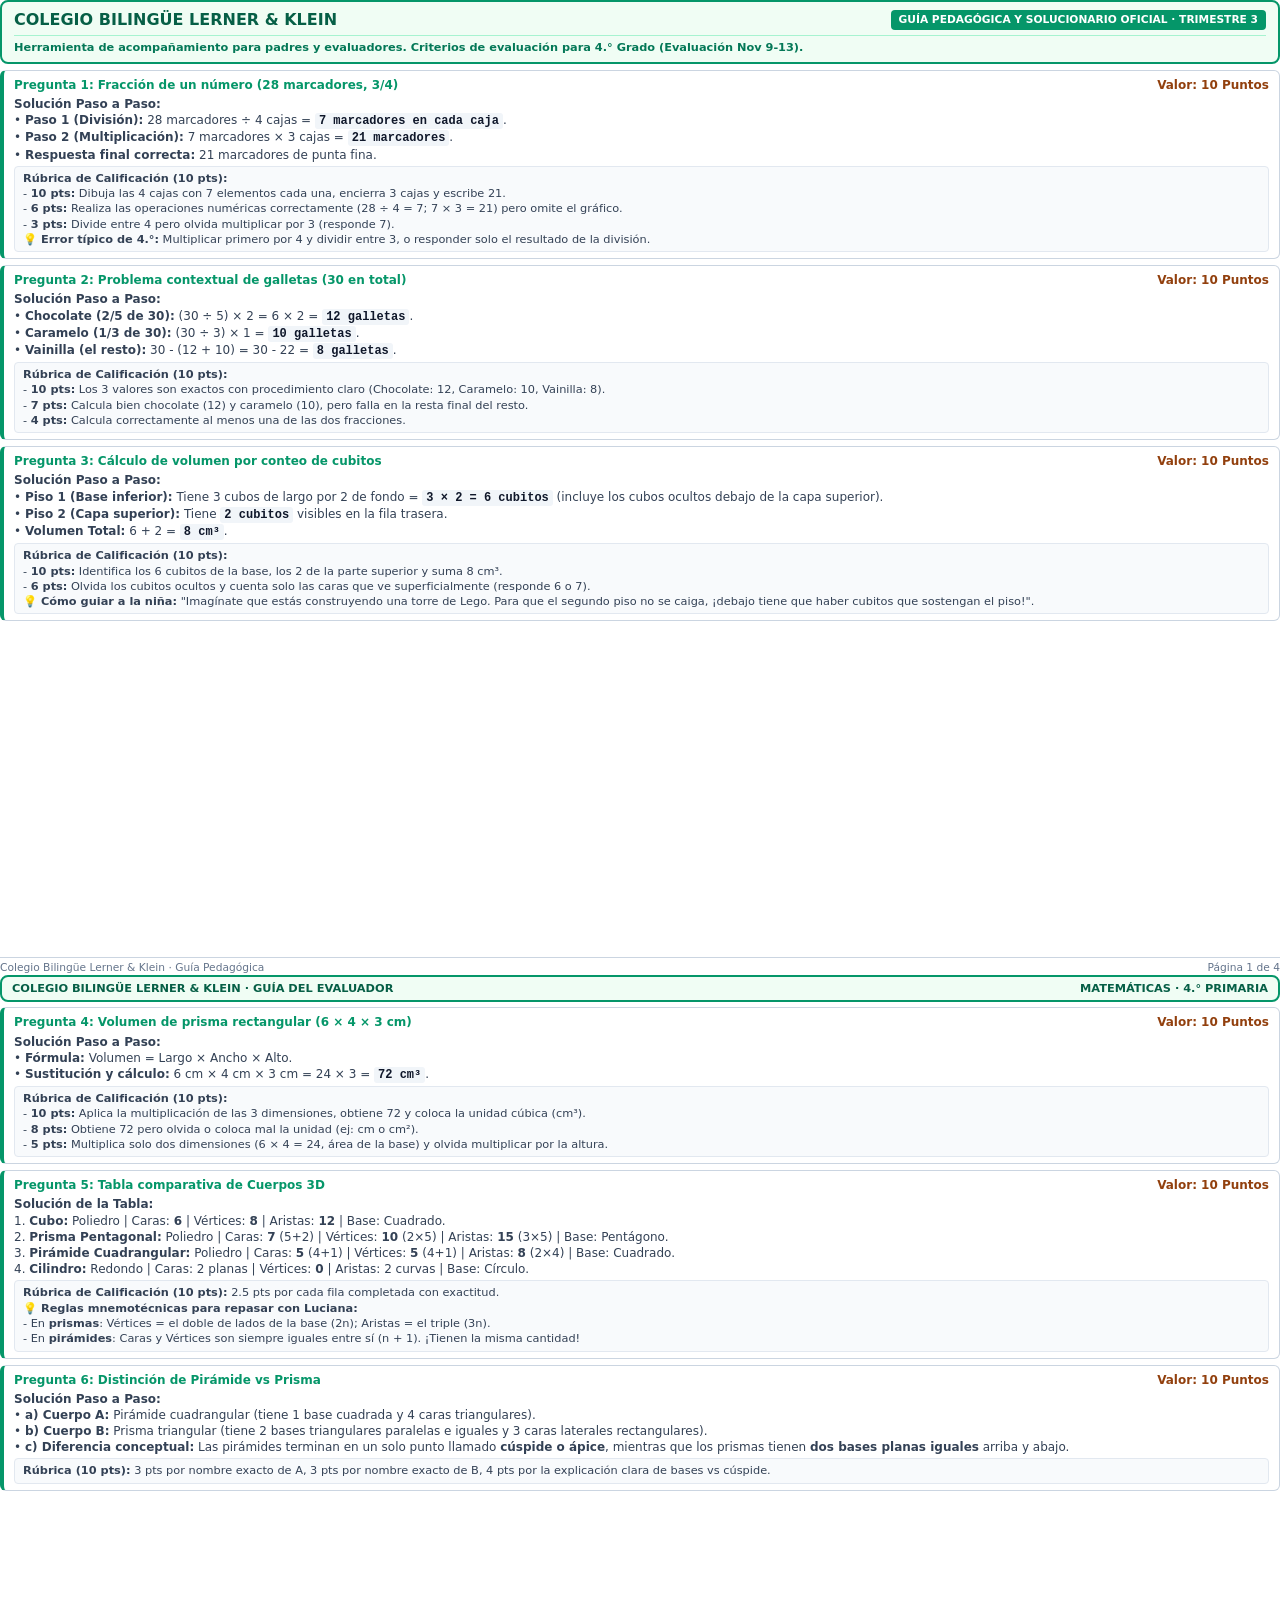
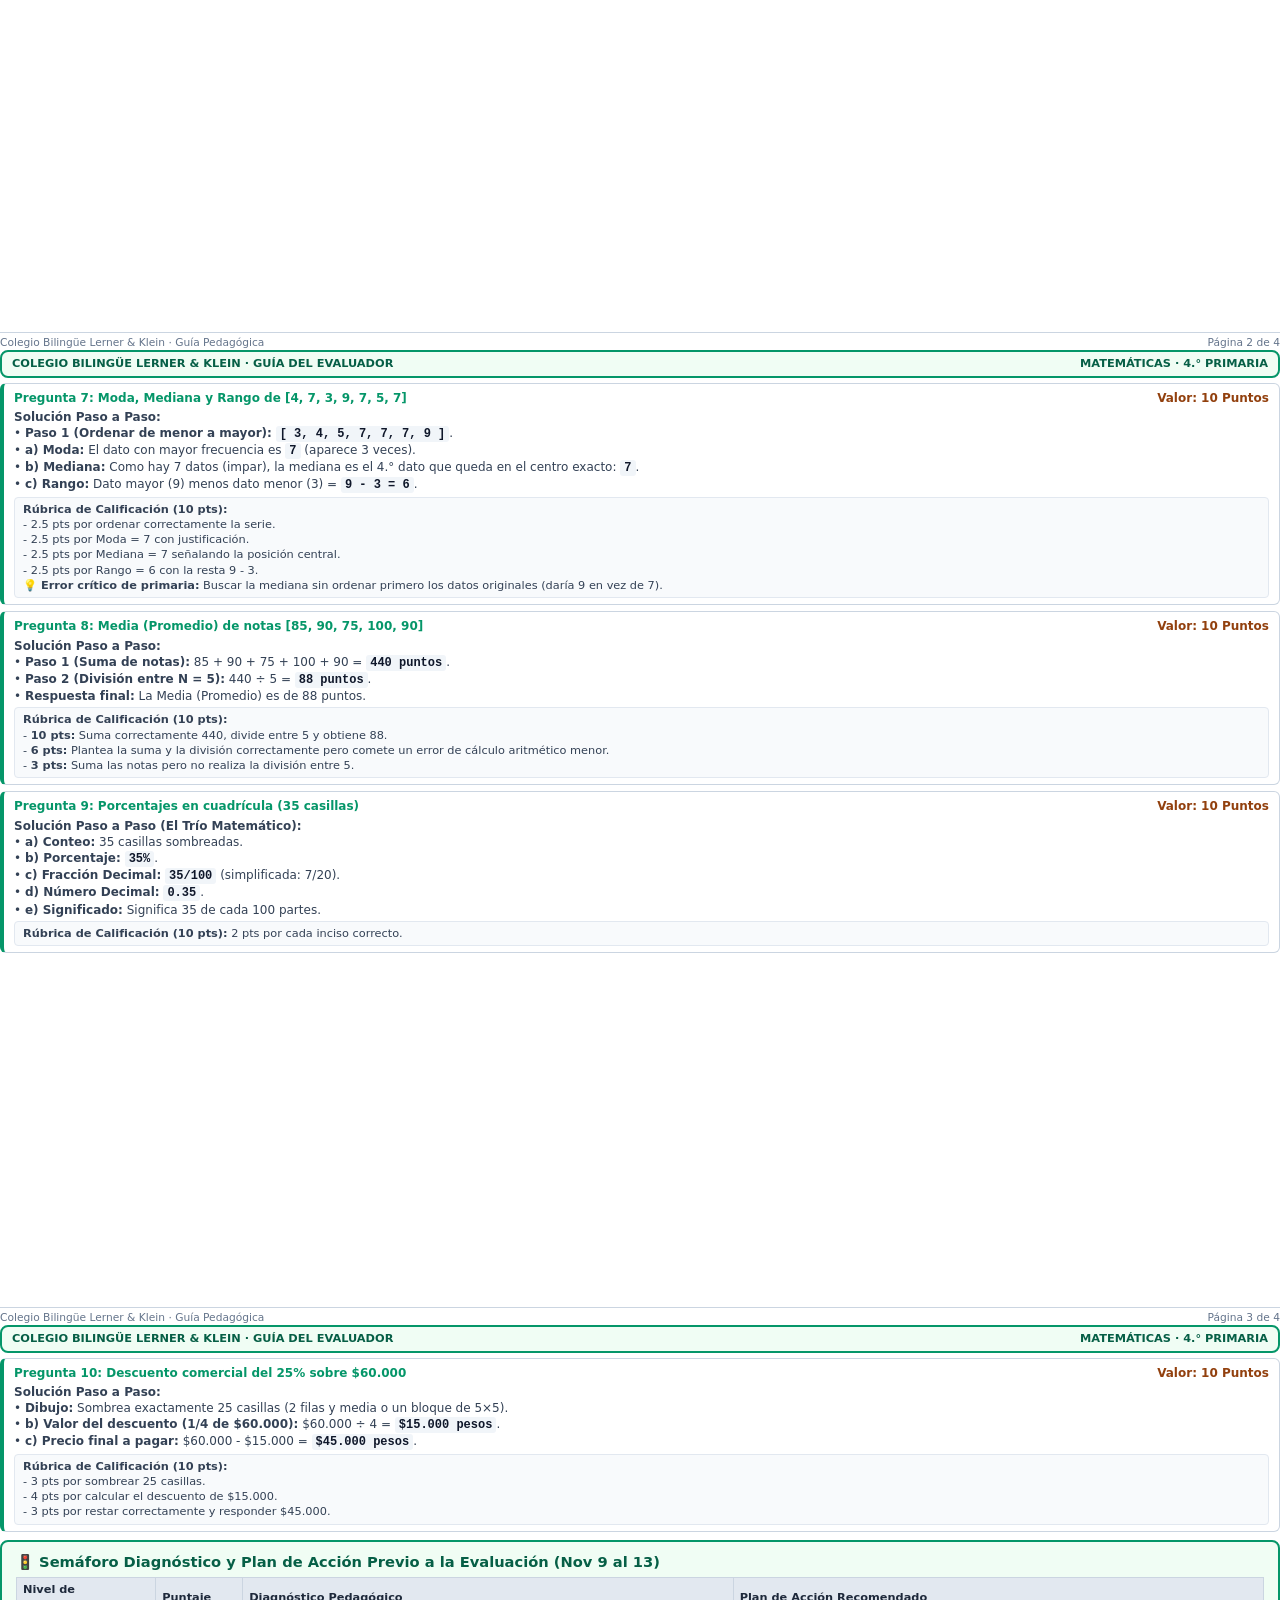
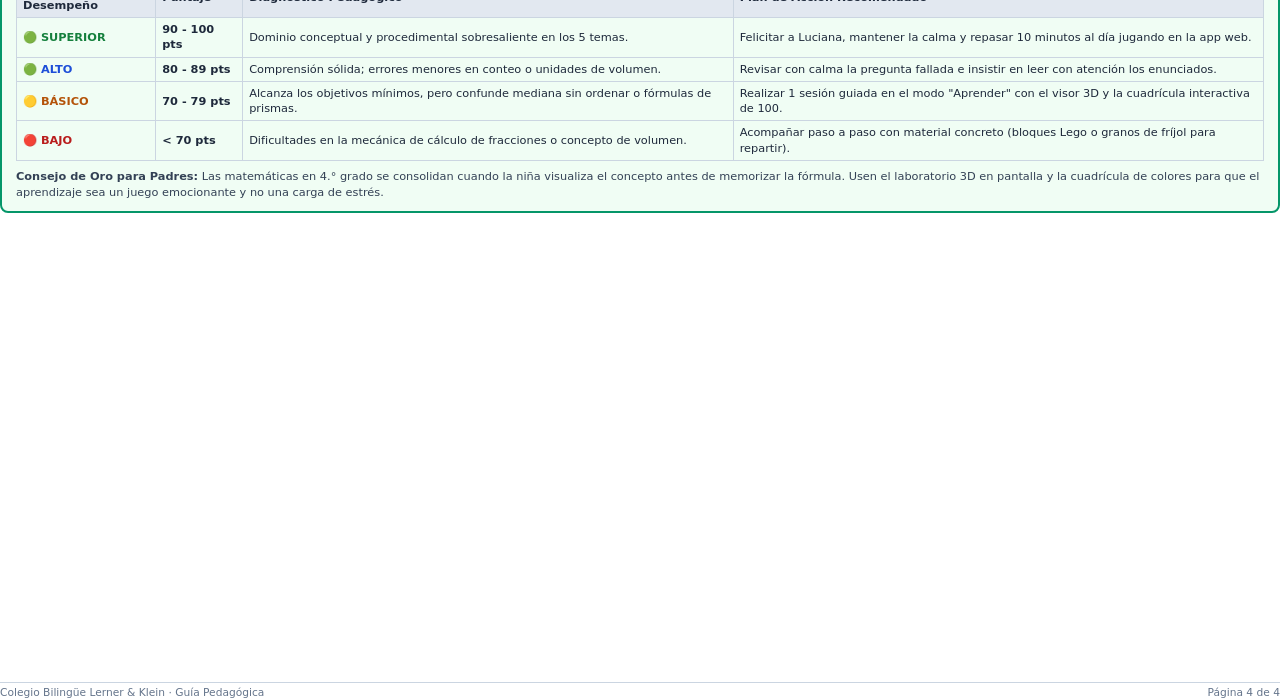
==== solucionario_y_guia_evaluacion.html @ aa6ac7ab "feat: Aventura Matemática Trimestre 3 - Grado 4.° Colegio Lerner & Klein" ====
<!DOCTYPE html>
<html lang="es">
<head>
<meta charset="utf-8">
<title>Solucionario y Guía Pedagógica de Evaluación - Grado 4.°</title>
<style>
  @page {
    size: letter portrait;
    margin: 9mm 11mm 9mm 11mm;
  }
  * {
    box-sizing: border-box;
  }
  body {
    font-family: 'Lato', 'DejaVu Sans', 'Helvetica Neue', Arial, sans-serif;
    color: #1e293b;
    margin: 0;
    padding: 0;
    font-size: 9.5pt;
    line-height: 1.35;
    background: #ffffff;
  }
  .page {
    page-break-after: always;
    height: 258mm;
    max-height: 258mm;
    display: flex;
    flex-direction: column;
    justify-content: space-between;
    position: relative;
    overflow: hidden;
  }
  .page:last-child {
    page-break-after: avoid;
  }
  .header-card {
    border: 2px solid #059669;
    border-radius: 8px;
    padding: 7px 12px;
    background: #f0fdf4;
    margin-bottom: 6px;
  }
  .header-title-row {
    display: flex;
    justify-content: space-between;
    align-items: center;
    border-bottom: 1.5px solid #a7f3d0;
    padding-bottom: 4px;
    margin-bottom: 4px;
  }
  .school-title {
    font-size: 12pt;
    font-weight: 800;
    color: #065f46;
    text-transform: uppercase;
  }
  .badge-guide {
    background: #059669;
    color: white;
    padding: 3px 8px;
    border-radius: 4px;
    font-size: 8pt;
    font-weight: 700;
  }
  .sol-card {
    border: 1.5px solid #cbd5e1;
    border-left: 4px solid #059669;
    border-radius: 6px;
    padding: 6px 10px;
    margin-bottom: 6px;
    background: #ffffff;
  }
  .sol-header {
    display: flex;
    justify-content: space-between;
    align-items: center;
    margin-bottom: 3px;
    font-weight: 800;
    font-size: 9pt;
  }
  .sol-content {
    font-size: 9pt;
    color: #334155;
  }
  .rubric-box {
    background: #f8fafc;
    border: 1px solid #e2e8f0;
    border-radius: 4px;
    padding: 4px 8px;
    margin-top: 3px;
    font-size: 8.5pt;
  }
  .footer-row {
    display: flex;
    justify-content: space-between;
    align-items: center;
    border-top: 1px solid #cbd5e1;
    padding-top: 3px;
    font-size: 8pt;
    color: #64748b;
  }
  code {
    background: #f1f5f9;
    padding: 1px 4px;
    border-radius: 3px;
    font-family: monospace;
    color: #0f172a;
    font-weight: bold;
  }
</style>
</head>
<body>

<!-- PÁGINA 1: SOLUCIONES PREGUNTAS 1, 2 Y 3 -->
<div class="page">
  <div>
    <div class="header-card">
      <div class="header-title-row">
        <div class="school-title">Colegio Bilingüe Lerner & Klein</div>
        <div class="badge-guide">GUÍA PEDAGÓGICA Y SOLUCIONARIO OFICIAL · TRIMESTRE 3</div>
      </div>
      <div style="font-size: 8.5pt; color: #047857; font-weight: 600;">
        Herramienta de acompañamiento para padres y evaluadores. Criterios de evaluación para 4.° Grado (Evaluación Nov 9-13).
      </div>
    </div>

    <!-- SOLUCIÓN 1 -->
    <div class="sol-card">
      <div class="sol-header">
        <span style="color:#059669;">Pregunta 1: Fracción de un número (28 marcadores, 3/4)</span>
        <span style="color:#92400e;">Valor: 10 Puntos</span>
      </div>
      <div class="sol-content">
        <b>Solución Paso a Paso:</b><br>
        • <b>Paso 1 (División):</b> 28 marcadores ÷ 4 cajas = <code>7 marcadores en cada caja</code>.<br>
        • <b>Paso 2 (Multiplicación):</b> 7 marcadores × 3 cajas = <code>21 marcadores</code>.<br>
        • <b>Respuesta final correcta:</b> 21 marcadores de punta fina.<br>
        <div class="rubric-box">
          <b>Rúbrica de Calificación (10 pts):</b><br>
          - <b>10 pts:</b> Dibuja las 4 cajas con 7 elementos cada una, encierra 3 cajas y escribe 21.<br>
          - <b>6 pts:</b> Realiza las operaciones numéricas correctamente (28 ÷ 4 = 7; 7 × 3 = 21) pero omite el gráfico.<br>
          - <b>3 pts:</b> Divide entre 4 pero olvida multiplicar por 3 (responde 7).<br>
          <b>💡 Error típico de 4.°:</b> Multiplicar primero por 4 y dividir entre 3, o responder solo el resultado de la división.
        </div>
      </div>
    </div>

    <!-- SOLUCIÓN 2 -->
    <div class="sol-card">
      <div class="sol-header">
        <span style="color:#059669;">Pregunta 2: Problema contextual de galletas (30 en total)</span>
        <span style="color:#92400e;">Valor: 10 Puntos</span>
      </div>
      <div class="sol-content">
        <b>Solución Paso a Paso:</b><br>
        • <b>Chocolate (2/5 de 30):</b> (30 ÷ 5) × 2 = 6 × 2 = <code>12 galletas</code>.<br>
        • <b>Caramelo (1/3 de 30):</b> (30 ÷ 3) × 1 = <code>10 galletas</code>.<br>
        • <b>Vainilla (el resto):</b> 30 - (12 + 10) = 30 - 22 = <code>8 galletas</code>.<br>
        <div class="rubric-box">
          <b>Rúbrica de Calificación (10 pts):</b><br>
          - <b>10 pts:</b> Los 3 valores son exactos con procedimiento claro (Chocolate: 12, Caramelo: 10, Vainilla: 8).<br>
          - <b>7 pts:</b> Calcula bien chocolate (12) y caramelo (10), pero falla en la resta final del resto.<br>
          - <b>4 pts:</b> Calcula correctamente al menos una de las dos fracciones.
        </div>
      </div>
    </div>

    <!-- SOLUCIÓN 3 -->
    <div class="sol-card">
      <div class="sol-header">
        <span style="color:#059669;">Pregunta 3: Cálculo de volumen por conteo de cubitos</span>
        <span style="color:#92400e;">Valor: 10 Puntos</span>
      </div>
      <div class="sol-content">
        <b>Solución Paso a Paso:</b><br>
        • <b>Piso 1 (Base inferior):</b> Tiene 3 cubos de largo por 2 de fondo = <code>3 × 2 = 6 cubitos</code> (incluye los cubos ocultos debajo de la capa superior).<br>
        • <b>Piso 2 (Capa superior):</b> Tiene <code>2 cubitos</code> visibles en la fila trasera.<br>
        • <b>Volumen Total:</b> 6 + 2 = <code>8 cm³</code>.<br>
        <div class="rubric-box">
          <b>Rúbrica de Calificación (10 pts):</b><br>
          - <b>10 pts:</b> Identifica los 6 cubitos de la base, los 2 de la parte superior y suma 8 cm³.<br>
          - <b>6 pts:</b> Olvida los cubitos ocultos y cuenta solo las caras que ve superficialmente (responde 6 o 7).<br>
          <b>💡 Cómo guiar a la niña:</b> "Imagínate que estás construyendo una torre de Lego. Para que el segundo piso no se caiga, ¡debajo tiene que haber cubitos que sostengan el piso!".
        </div>
      </div>
    </div>
  </div>

  <div class="footer-row">
    <span>Colegio Bilingüe Lerner & Klein · Guía Pedagógica</span>
    <span>Página 1 de 4</span>
  </div>
</div>

<!-- PÁGINA 2: SOLUCIONES PREGUNTAS 4, 5 Y 6 -->
<div class="page">
  <div>
    <div class="header-card" style="padding: 4px 10px; margin-bottom: 5px;">
      <div style="display: flex; justify-content: space-between; font-size: 8.5pt; font-weight: 700; color: #065f46;">
        <span>COLEGIO BILINGÜE LERNER & KLEIN · GUÍA DEL EVALUADOR</span>
        <span>MATEMÁTICAS · 4.° PRIMARIA</span>
      </div>
    </div>

    <!-- SOLUCIÓN 4 -->
    <div class="sol-card">
      <div class="sol-header">
        <span style="color:#059669;">Pregunta 4: Volumen de prisma rectangular (6 × 4 × 3 cm)</span>
        <span style="color:#92400e;">Valor: 10 Puntos</span>
      </div>
      <div class="sol-content">
        <b>Solución Paso a Paso:</b><br>
        • <b>Fórmula:</b> Volumen = Largo × Ancho × Alto.<br>
        • <b>Sustitución y cálculo:</b> 6 cm × 4 cm × 3 cm = 24 × 3 = <code>72 cm³</code>.<br>
        <div class="rubric-box">
          <b>Rúbrica de Calificación (10 pts):</b><br>
          - <b>10 pts:</b> Aplica la multiplicación de las 3 dimensiones, obtiene 72 y coloca la unidad cúbica (cm³).<br>
          - <b>8 pts:</b> Obtiene 72 pero olvida o coloca mal la unidad (ej: cm o cm²).<br>
          - <b>5 pts:</b> Multiplica solo dos dimensiones (6 × 4 = 24, área de la base) y olvida multiplicar por la altura.
        </div>
      </div>
    </div>

    <!-- SOLUCIÓN 5 -->
    <div class="sol-card">
      <div class="sol-header">
        <span style="color:#059669;">Pregunta 5: Tabla comparativa de Cuerpos 3D</span>
        <span style="color:#92400e;">Valor: 10 Puntos</span>
      </div>
      <div class="sol-content">
        <b>Solución de la Tabla:</b><br>
        1. <b>Cubo:</b> Poliedro | Caras: <b>6</b> | Vértices: <b>8</b> | Aristas: <b>12</b> | Base: Cuadrado.<br>
        2. <b>Prisma Pentagonal:</b> Poliedro | Caras: <b>7</b> (5+2) | Vértices: <b>10</b> (2×5) | Aristas: <b>15</b> (3×5) | Base: Pentágono.<br>
        3. <b>Pirámide Cuadrangular:</b> Poliedro | Caras: <b>5</b> (4+1) | Vértices: <b>5</b> (4+1) | Aristas: <b>8</b> (2×4) | Base: Cuadrado.<br>
        4. <b>Cilindro:</b> Redondo | Caras: 2 planas | Vértices: <b>0</b> | Aristas: 2 curvas | Base: Círculo.<br>
        <div class="rubric-box">
          <b>Rúbrica de Calificación (10 pts):</b> 2.5 pts por cada fila completada con exactitud.<br>
          <b>💡 Reglas mnemotécnicas para repasar con Luciana:</b><br>
          - En <b>prismas</b>: Vértices = el doble de lados de la base (2n); Aristas = el triple (3n).<br>
          - En <b>pirámides</b>: Caras y Vértices son siempre iguales entre sí (n + 1). ¡Tienen la misma cantidad!
        </div>
      </div>
    </div>

    <!-- SOLUCIÓN 6 -->
    <div class="sol-card">
      <div class="sol-header">
        <span style="color:#059669;">Pregunta 6: Distinción de Pirámide vs Prisma</span>
        <span style="color:#92400e;">Valor: 10 Puntos</span>
      </div>
      <div class="sol-content">
        <b>Solución Paso a Paso:</b><br>
        • <b>a) Cuerpo A:</b> Pirámide cuadrangular (tiene 1 base cuadrada y 4 caras triangulares).<br>
        • <b>b) Cuerpo B:</b> Prisma triangular (tiene 2 bases triangulares paralelas e iguales y 3 caras laterales rectangulares).<br>
        • <b>c) Diferencia conceptual:</b> Las pirámides terminan en un solo punto llamado <b>cúspide o ápice</b>, mientras que los prismas tienen <b>dos bases planas iguales</b> arriba y abajo.<br>
        <div class="rubric-box">
          <b>Rúbrica (10 pts):</b> 3 pts por nombre exacto de A, 3 pts por nombre exacto de B, 4 pts por la explicación clara de bases vs cúspide.
        </div>
      </div>
    </div>
  </div>

  <div class="footer-row">
    <span>Colegio Bilingüe Lerner & Klein · Guía Pedagógica</span>
    <span>Página 2 de 4</span>
  </div>
</div>

<!-- PÁGINA 3: SOLUCIONES PREGUNTAS 7, 8 Y 9 -->
<div class="page">
  <div>
    <div class="header-card" style="padding: 4px 10px; margin-bottom: 5px;">
      <div style="display: flex; justify-content: space-between; font-size: 8.5pt; font-weight: 700; color: #065f46;">
        <span>COLEGIO BILINGÜE LERNER & KLEIN · GUÍA DEL EVALUADOR</span>
        <span>MATEMÁTICAS · 4.° PRIMARIA</span>
      </div>
    </div>

    <!-- SOLUCIÓN 7 -->
    <div class="sol-card">
      <div class="sol-header">
        <span style="color:#059669;">Pregunta 7: Moda, Mediana y Rango de [4, 7, 3, 9, 7, 5, 7]</span>
        <span style="color:#92400e;">Valor: 10 Puntos</span>
      </div>
      <div class="sol-content">
        <b>Solución Paso a Paso:</b><br>
        • <b>Paso 1 (Ordenar de menor a mayor):</b> <code>[ 3, 4, 5, 7, 7, 7, 9 ]</code>.<br>
        • <b>a) Moda:</b> El dato con mayor frecuencia es <code>7</code> (aparece 3 veces).<br>
        • <b>b) Mediana:</b> Como hay 7 datos (impar), la mediana es el 4.° dato que queda en el centro exacto: <code>7</code>.<br>
        • <b>c) Rango:</b> Dato mayor (9) menos dato menor (3) = <code>9 - 3 = 6</code>.<br>
        <div class="rubric-box">
          <b>Rúbrica de Calificación (10 pts):</b><br>
          - 2.5 pts por ordenar correctamente la serie.<br>
          - 2.5 pts por Moda = 7 con justificación.<br>
          - 2.5 pts por Mediana = 7 señalando la posición central.<br>
          - 2.5 pts por Rango = 6 con la resta 9 - 3.<br>
          <b>💡 Error crítico de primaria:</b> Buscar la mediana sin ordenar primero los datos originales (daría 9 en vez de 7).
        </div>
      </div>
    </div>

    <!-- SOLUCIÓN 8 -->
    <div class="sol-card">
      <div class="sol-header">
        <span style="color:#059669;">Pregunta 8: Media (Promedio) de notas [85, 90, 75, 100, 90]</span>
        <span style="color:#92400e;">Valor: 10 Puntos</span>
      </div>
      <div class="sol-content">
        <b>Solución Paso a Paso:</b><br>
        • <b>Paso 1 (Suma de notas):</b> 85 + 90 + 75 + 100 + 90 = <code>440 puntos</code>.<br>
        • <b>Paso 2 (División entre N = 5):</b> 440 ÷ 5 = <code>88 puntos</code>.<br>
        • <b>Respuesta final:</b> La Media (Promedio) es de 88 puntos.<br>
        <div class="rubric-box">
          <b>Rúbrica de Calificación (10 pts):</b><br>
          - <b>10 pts:</b> Suma correctamente 440, divide entre 5 y obtiene 88.<br>
          - <b>6 pts:</b> Plantea la suma y la división correctamente pero comete un error de cálculo aritmético menor.<br>
          - <b>3 pts:</b> Suma las notas pero no realiza la división entre 5.
        </div>
      </div>
    </div>

    <!-- SOLUCIÓN 9 -->
    <div class="sol-card">
      <div class="sol-header">
        <span style="color:#059669;">Pregunta 9: Porcentajes en cuadrícula (35 casillas)</span>
        <span style="color:#92400e;">Valor: 10 Puntos</span>
      </div>
      <div class="sol-content">
        <b>Solución Paso a Paso (El Trío Matemático):</b><br>
        • <b>a) Conteo:</b> 35 casillas sombreadas.<br>
        • <b>b) Porcentaje:</b> <code>35%</code>.<br>
        • <b>c) Fracción Decimal:</b> <code>35/100</code> (simplificada: 7/20).<br>
        • <b>d) Número Decimal:</b> <code>0.35</code>.<br>
        • <b>e) Significado:</b> Significa 35 de cada 100 partes.<br>
        <div class="rubric-box">
          <b>Rúbrica de Calificación (10 pts):</b> 2 pts por cada inciso correcto.
        </div>
      </div>
    </div>
  </div>

  <div class="footer-row">
    <span>Colegio Bilingüe Lerner & Klein · Guía Pedagógica</span>
    <span>Página 3 de 4</span>
  </div>
</div>

<!-- PÁGINA 4: SOLUCIÓN PREGUNTA 10 Y SEMÁFORO DIAGNÓSTICO -->
<div class="page">
  <div>
    <div class="header-card" style="padding: 4px 10px; margin-bottom: 5px;">
      <div style="display: flex; justify-content: space-between; font-size: 8.5pt; font-weight: 700; color: #065f46;">
        <span>COLEGIO BILINGÜE LERNER & KLEIN · GUÍA DEL EVALUADOR</span>
        <span>MATEMÁTICAS · 4.° PRIMARIA</span>
      </div>
    </div>

    <!-- SOLUCIÓN 10 -->
    <div class="sol-card">
      <div class="sol-header">
        <span style="color:#059669;">Pregunta 10: Descuento comercial del 25% sobre $60.000</span>
        <span style="color:#92400e;">Valor: 10 Puntos</span>
      </div>
      <div class="sol-content">
        <b>Solución Paso a Paso:</b><br>
        • <b>Dibujo:</b> Sombrea exactamente 25 casillas (2 filas y media o un bloque de 5×5).<br>
        • <b>b) Valor del descuento (1/4 de $60.000):</b> $60.000 ÷ 4 = <code>$15.000 pesos</code>.<br>
        • <b>c) Precio final a pagar:</b> $60.000 - $15.000 = <code>$45.000 pesos</code>.<br>
        <div class="rubric-box">
          <b>Rúbrica de Calificación (10 pts):</b><br>
          - 3 pts por sombrear 25 casillas.<br>
          - 4 pts por calcular el descuento de $15.000.<br>
          - 3 pts por restar correctamente y responder $45.000.
        </div>
      </div>
    </div>

    <!-- SEMÁFORO PEDAGÓGICO Y PLAN DE ACCIÓN PARA LA FAMILIA -->
    <div style="border: 2px solid #059669; border-radius: 8px; padding: 10px 14px; background: #f0fdf4; margin-top: 8px;">
      <h3 style="font-size: 11pt; font-weight: 800; color: #065f46; margin: 0 0 6px 0;">
        🚦 Semáforo Diagnóstico y Plan de Acción Previo a la Evaluación (Nov 9 al 13)
      </h3>
      <table style="width: 100%; border-collapse: collapse; font-size: 8.5pt;">
        <thead>
          <tr style="background: #e2e8f0; text-align: left;">
            <th style="padding: 4px 6px; border: 1px solid #cbd5e1;">Nivel de Desempeño</th>
            <th style="padding: 4px 6px; border: 1px solid #cbd5e1;">Puntaje</th>
            <th style="padding: 4px 6px; border: 1px solid #cbd5e1;">Diagnóstico Pedagógico</th>
            <th style="padding: 4px 6px; border: 1px solid #cbd5e1;">Plan de Acción Recomendado</th>
          </tr>
        </thead>
        <tbody>
          <tr>
            <td style="padding: 4px 6px; border: 1px solid #cbd5e1; font-weight: 800; color: #15803d;">🟢 SUPERIOR</td>
            <td style="padding: 4px 6px; border: 1px solid #cbd5e1; font-weight: 700;">90 - 100 pts</td>
            <td style="padding: 4px 6px; border: 1px solid #cbd5e1;">Dominio conceptual y procedimental sobresaliente en los 5 temas.</td>
            <td style="padding: 4px 6px; border: 1px solid #cbd5e1;">Felicitar a Luciana, mantener la calma y repasar 10 minutos al día jugando en la app web.</td>
          </tr>
          <tr>
            <td style="padding: 4px 6px; border: 1px solid #cbd5e1; font-weight: 800; color: #1d4ed8;">🟢 ALTO</td>
            <td style="padding: 4px 6px; border: 1px solid #cbd5e1; font-weight: 700;">80 - 89 pts</td>
            <td style="padding: 4px 6px; border: 1px solid #cbd5e1;">Comprensión sólida; errores menores en conteo o unidades de volumen.</td>
            <td style="padding: 4px 6px; border: 1px solid #cbd5e1;">Revisar con calma la pregunta fallada e insistir en leer con atención los enunciados.</td>
          </tr>
          <tr>
            <td style="padding: 4px 6px; border: 1px solid #cbd5e1; font-weight: 800; color: #b45309;">🟡 BÁSICO</td>
            <td style="padding: 4px 6px; border: 1px solid #cbd5e1; font-weight: 700;">70 - 79 pts</td>
            <td style="padding: 4px 6px; border: 1px solid #cbd5e1;">Alcanza los objetivos mínimos, pero confunde mediana sin ordenar o fórmulas de prismas.</td>
            <td style="padding: 4px 6px; border: 1px solid #cbd5e1;">Realizar 1 sesión guiada en el modo "Aprender" con el visor 3D y la cuadrícula interactiva de 100.</td>
          </tr>
          <tr>
            <td style="padding: 4px 6px; border: 1px solid #cbd5e1; font-weight: 800; color: #b91c1c;">🔴 BAJO</td>
            <td style="padding: 4px 6px; border: 1px solid #cbd5e1; font-weight: 700;">&lt; 70 pts</td>
            <td style="padding: 4px 6px; border: 1px solid #cbd5e1;">Dificultades en la mecánica de cálculo de fracciones o concepto de volumen.</td>
            <td style="padding: 4px 6px; border: 1px solid #cbd5e1;">Acompañar paso a paso con material concreto (bloques Lego o granos de fríjol para repartir).</td>
          </tr>
        </tbody>
      </table>

      <div style="margin-top: 8px; font-size: 8.5pt; color: #334155; line-height: 1.4;">
        <b>Consejo de Oro para Padres:</b> Las matemáticas en 4.° grado se consolidan cuando la niña visualiza el concepto antes de memorizar la fórmula.
        Usen el laboratorio 3D en pantalla y la cuadrícula de colores para que el aprendizaje sea un juego emocionante y no una carga de estrés.
      </div>
    </div>
  </div>

  <div class="footer-row">
    <span>Colegio Bilingüe Lerner & Klein · Guía Pedagógica</span>
    <span>Página 4 de 4</span>
  </div>
</div>

</body>
</html>
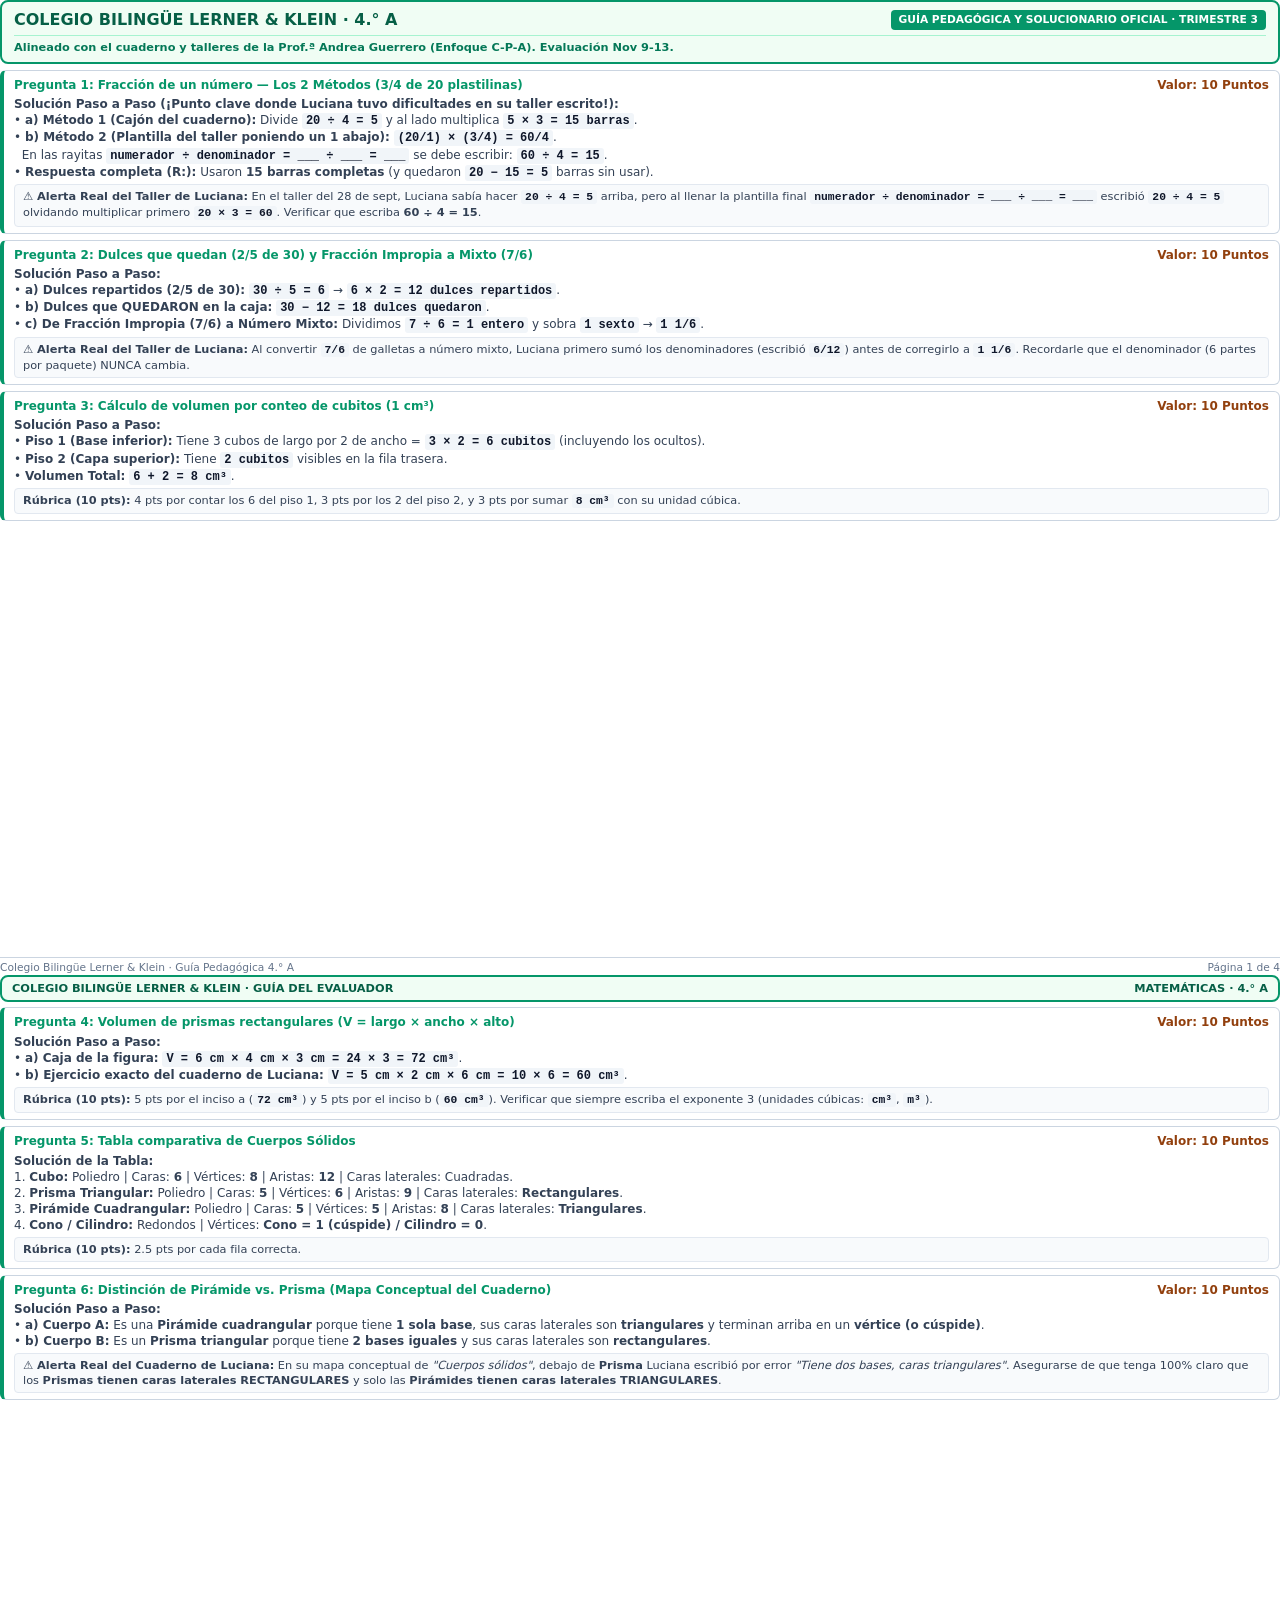
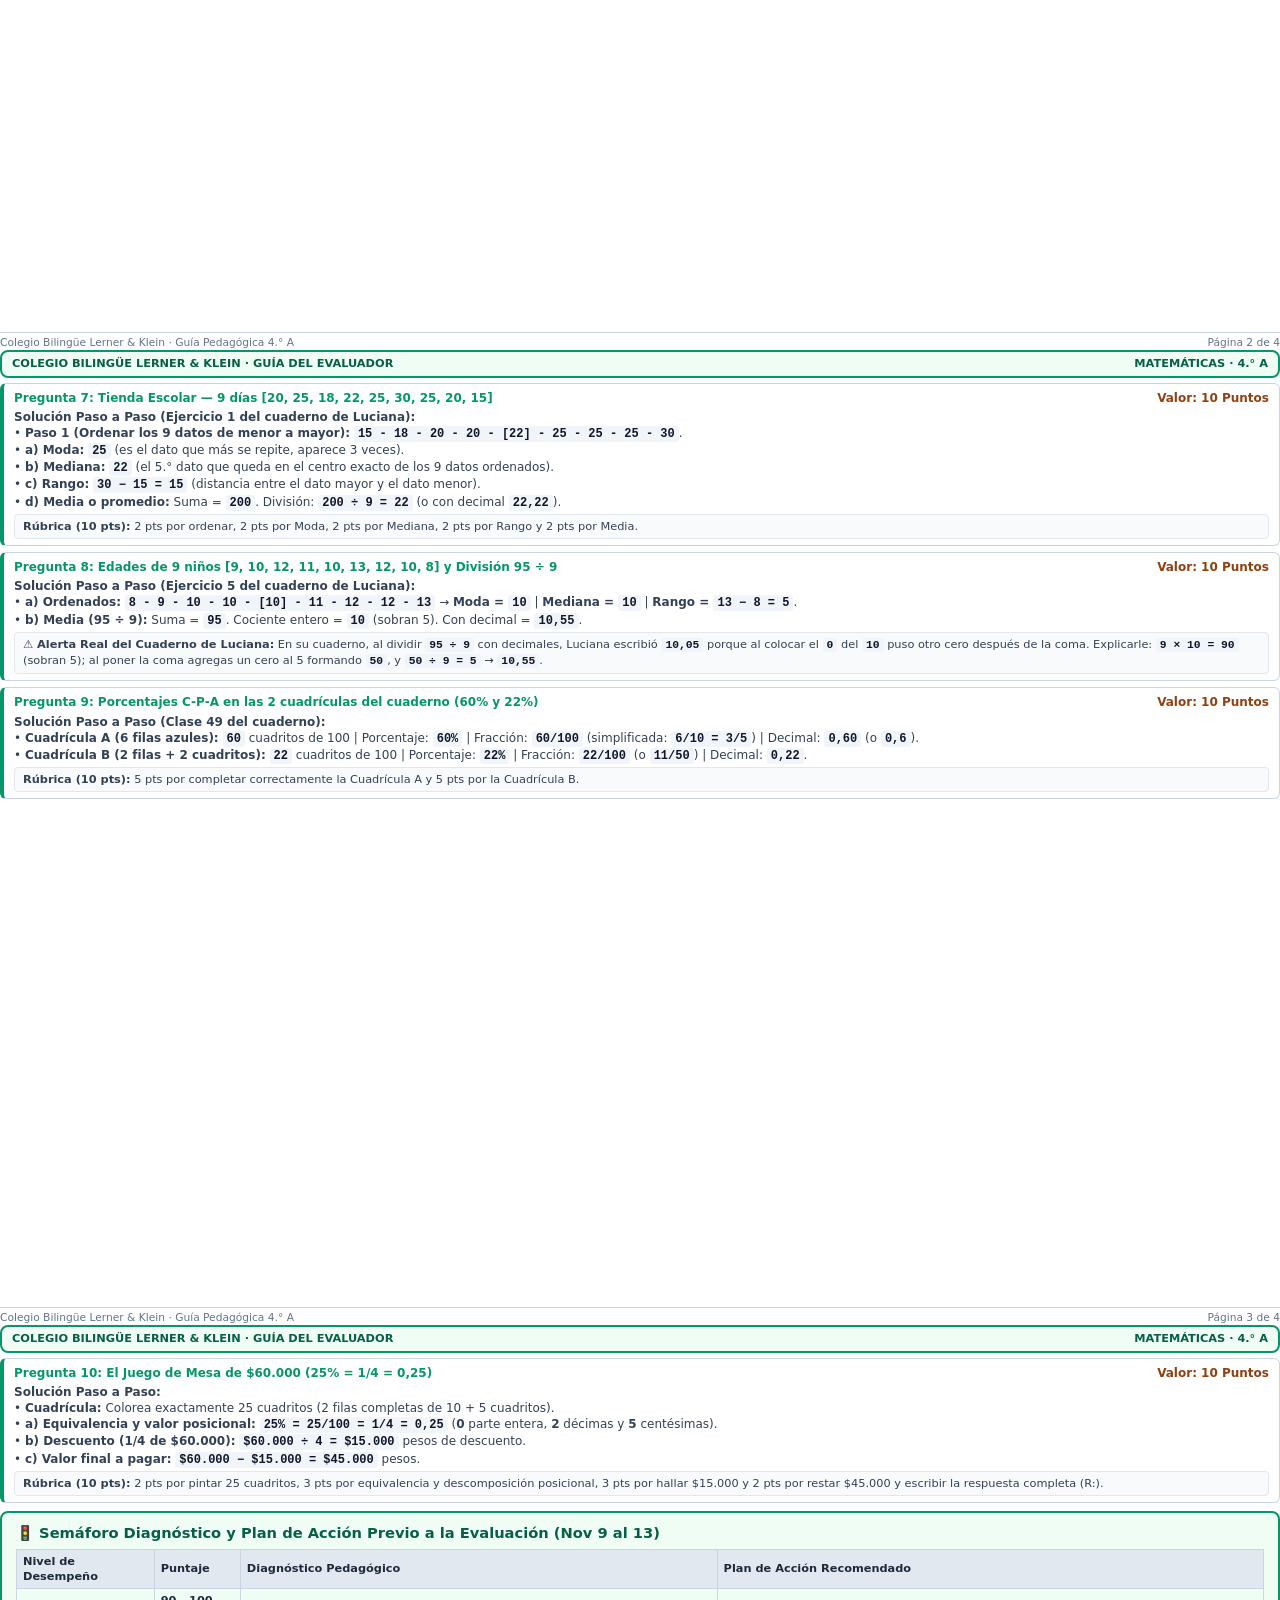
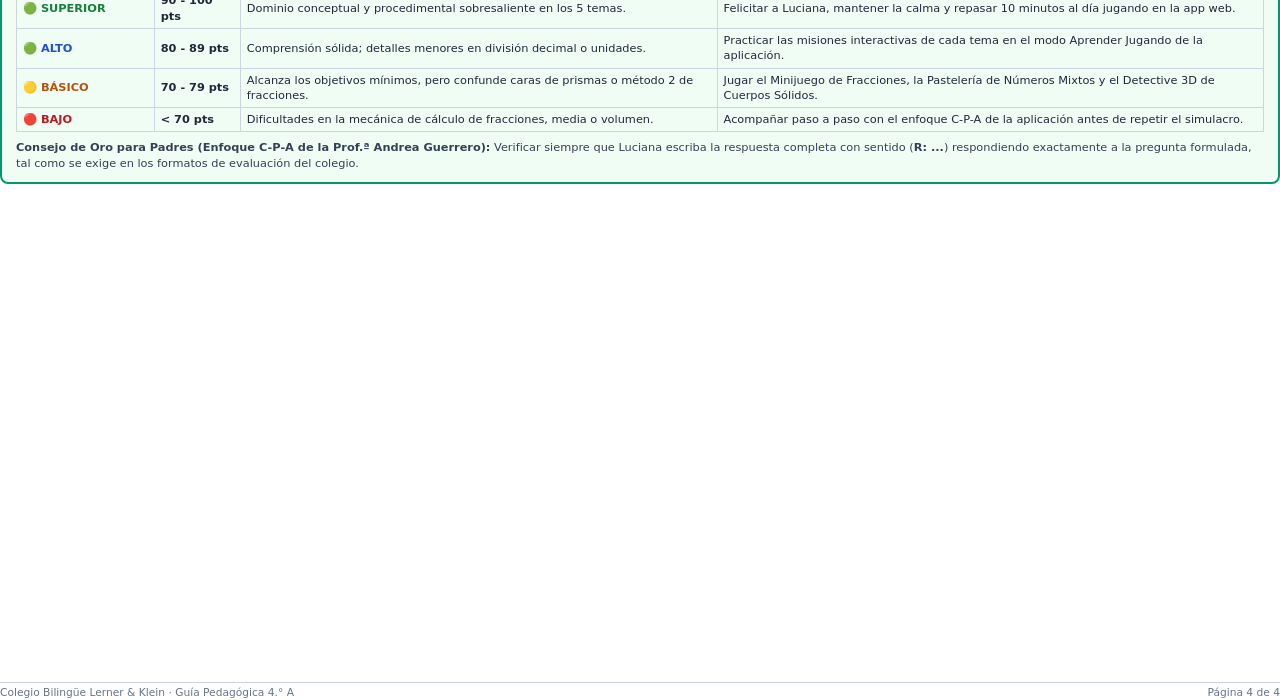
==== commit f72427c6: "Gamificar los 5 temas, corregir datos del cuaderno y actualizar documentos" ====
--- a/solucionario_y_guia_evaluacion.html
+++ b/solucionario_y_guia_evaluacion.html
@@ -2,7 +2,7 @@
 <html lang="es">
 <head>
 <meta charset="utf-8">
-<title>Solucionario y Guía Pedagógica de Evaluación - Grado 4.°</title>
+<title>Solucionario y Guía Pedagógica de Evaluación - Grado 4.° A</title>
 <style>
   @page {
     size: letter portrait;
@@ -116,78 +116,69 @@
   <div>
     <div class="header-card">
       <div class="header-title-row">
-        <div class="school-title">Colegio Bilingüe Lerner & Klein</div>
+        <div class="school-title">Colegio Bilingüe Lerner & Klein · 4.° A</div>
         <div class="badge-guide">GUÍA PEDAGÓGICA Y SOLUCIONARIO OFICIAL · TRIMESTRE 3</div>
       </div>
       <div style="font-size: 8.5pt; color: #047857; font-weight: 600;">
-        Herramienta de acompañamiento para padres y evaluadores. Criterios de evaluación para 4.° Grado (Evaluación Nov 9-13).
+        Alineado con el cuaderno y talleres de la Prof.ª Andrea Guerrero (Enfoque C-P-A). Evaluación Nov 9-13.
       </div>
     </div>
 
     <!-- SOLUCIÓN 1 -->
     <div class="sol-card">
       <div class="sol-header">
-        <span style="color:#059669;">Pregunta 1: Fracción de un número (28 marcadores, 3/4)</span>
+        <span style="color:#059669;">Pregunta 1: Fracción de un número — Los 2 Métodos (3/4 de 20 plastilinas)</span>
+        <span style="color:#92400e;">Valor: 10 Puntos</span>
+      </div>
+      <div class="sol-content">
+        <b>Solución Paso a Paso (¡Punto clave donde Luciana tuvo dificultades en su taller escrito!):</b><br>
+        • <b>a) Método 1 (Cajón del cuaderno):</b> Divide <code>20 ÷ 4 = 5</code> y al lado multiplica <code>5 × 3 = 15 barras</code>.<br>
+        • <b>b) Método 2 (Plantilla del taller poniendo un 1 abajo):</b> <code>(20/1) × (3/4) = 60/4</code>.<br>
+        &nbsp;&nbsp;En las rayitas <code>numerador ÷ denominador = ___ ÷ ___ = ___</code> se debe escribir: <code><b>60 ÷ 4 = 15</b></code>.<br>
+        • <b>Respuesta completa (R:):</b> Usaron <b>15 barras completas</b> (y quedaron <code>20 − 15 = 5</code> barras sin usar).<br>
+        <div class="rubric-box">
+          <b>⚠️ Alerta Real del Taller de Luciana:</b> En el taller del 28 de sept, Luciana sabía hacer <code>20 ÷ 4 = 5</code> arriba, pero al llenar la plantilla final <code>numerador ÷ denominador = ___ ÷ ___ = ___</code> escribió <code>20 ÷ 4 = 5</code> olvidando multiplicar primero <code>20 × 3 = 60</code>. Verificar que escriba <b>60 ÷ 4 = 15</b>.
+        </div>
+      </div>
+    </div>
+
+    <!-- SOLUCIÓN 2 -->
+    <div class="sol-card">
+      <div class="sol-header">
+        <span style="color:#059669;">Pregunta 2: Dulces que quedan (2/5 de 30) y Fracción Impropia a Mixto (7/6)</span>
         <span style="color:#92400e;">Valor: 10 Puntos</span>
       </div>
       <div class="sol-content">
         <b>Solución Paso a Paso:</b><br>
-        • <b>Paso 1 (División):</b> 28 marcadores ÷ 4 cajas = <code>7 marcadores en cada caja</code>.<br>
-        • <b>Paso 2 (Multiplicación):</b> 7 marcadores × 3 cajas = <code>21 marcadores</code>.<br>
-        • <b>Respuesta final correcta:</b> 21 marcadores de punta fina.<br>
-        <div class="rubric-box">
-          <b>Rúbrica de Calificación (10 pts):</b><br>
-          - <b>10 pts:</b> Dibuja las 4 cajas con 7 elementos cada una, encierra 3 cajas y escribe 21.<br>
-          - <b>6 pts:</b> Realiza las operaciones numéricas correctamente (28 ÷ 4 = 7; 7 × 3 = 21) pero omite el gráfico.<br>
-          - <b>3 pts:</b> Divide entre 4 pero olvida multiplicar por 3 (responde 7).<br>
-          <b>💡 Error típico de 4.°:</b> Multiplicar primero por 4 y dividir entre 3, o responder solo el resultado de la división.
-        </div>
-      </div>
-    </div>
-
-    <!-- SOLUCIÓN 2 -->
-    <div class="sol-card">
-      <div class="sol-header">
-        <span style="color:#059669;">Pregunta 2: Problema contextual de galletas (30 en total)</span>
+        • <b>a) Dulces repartidos (2/5 de 30):</b> <code>30 ÷ 5 = 6</code> &rarr; <code>6 × 2 = 12 dulces repartidos</code>.<br>
+        • <b>b) Dulces que QUEDARON en la caja:</b> <code>30 − 12 = 18 dulces quedaron</code>.<br>
+        • <b>c) De Fracción Impropia (7/6) a Número Mixto:</b> Dividimos <code>7 ÷ 6 = 1 entero</code> y sobra <code>1 sexto</code> &rarr; <code><b>1 1/6</b></code>.<br>
+        <div class="rubric-box">
+          <b>⚠️ Alerta Real del Taller de Luciana:</b> Al convertir <code>7/6</code> de galletas a número mixto, Luciana primero sumó los denominadores (escribió <code>6/12</code>) antes de corregirlo a <code>1 1/6</code>. Recordarle que el denominador (6 partes por paquete) NUNCA cambia.
+        </div>
+      </div>
+    </div>
+
+    <!-- SOLUCIÓN 3 -->
+    <div class="sol-card">
+      <div class="sol-header">
+        <span style="color:#059669;">Pregunta 3: Cálculo de volumen por conteo de cubitos (1 cm³)</span>
         <span style="color:#92400e;">Valor: 10 Puntos</span>
       </div>
       <div class="sol-content">
         <b>Solución Paso a Paso:</b><br>
-        • <b>Chocolate (2/5 de 30):</b> (30 ÷ 5) × 2 = 6 × 2 = <code>12 galletas</code>.<br>
-        • <b>Caramelo (1/3 de 30):</b> (30 ÷ 3) × 1 = <code>10 galletas</code>.<br>
-        • <b>Vainilla (el resto):</b> 30 - (12 + 10) = 30 - 22 = <code>8 galletas</code>.<br>
-        <div class="rubric-box">
-          <b>Rúbrica de Calificación (10 pts):</b><br>
-          - <b>10 pts:</b> Los 3 valores son exactos con procedimiento claro (Chocolate: 12, Caramelo: 10, Vainilla: 8).<br>
-          - <b>7 pts:</b> Calcula bien chocolate (12) y caramelo (10), pero falla en la resta final del resto.<br>
-          - <b>4 pts:</b> Calcula correctamente al menos una de las dos fracciones.
-        </div>
-      </div>
-    </div>
-
-    <!-- SOLUCIÓN 3 -->
-    <div class="sol-card">
-      <div class="sol-header">
-        <span style="color:#059669;">Pregunta 3: Cálculo de volumen por conteo de cubitos</span>
-        <span style="color:#92400e;">Valor: 10 Puntos</span>
-      </div>
-      <div class="sol-content">
-        <b>Solución Paso a Paso:</b><br>
-        • <b>Piso 1 (Base inferior):</b> Tiene 3 cubos de largo por 2 de fondo = <code>3 × 2 = 6 cubitos</code> (incluye los cubos ocultos debajo de la capa superior).<br>
+        • <b>Piso 1 (Base inferior):</b> Tiene 3 cubos de largo por 2 de ancho = <code>3 × 2 = 6 cubitos</code> (incluyendo los ocultos).<br>
         • <b>Piso 2 (Capa superior):</b> Tiene <code>2 cubitos</code> visibles en la fila trasera.<br>
-        • <b>Volumen Total:</b> 6 + 2 = <code>8 cm³</code>.<br>
-        <div class="rubric-box">
-          <b>Rúbrica de Calificación (10 pts):</b><br>
-          - <b>10 pts:</b> Identifica los 6 cubitos de la base, los 2 de la parte superior y suma 8 cm³.<br>
-          - <b>6 pts:</b> Olvida los cubitos ocultos y cuenta solo las caras que ve superficialmente (responde 6 o 7).<br>
-          <b>💡 Cómo guiar a la niña:</b> "Imagínate que estás construyendo una torre de Lego. Para que el segundo piso no se caiga, ¡debajo tiene que haber cubitos que sostengan el piso!".
+        • <b>Volumen Total:</b> <code>6 + 2 = 8 cm³</code>.<br>
+        <div class="rubric-box">
+          <b>Rúbrica (10 pts):</b> 4 pts por contar los 6 del piso 1, 3 pts por los 2 del piso 2, y 3 pts por sumar <code>8 cm³</code> con su unidad cúbica.
         </div>
       </div>
     </div>
   </div>
 
   <div class="footer-row">
-    <span>Colegio Bilingüe Lerner & Klein · Guía Pedagógica</span>
+    <span>Colegio Bilingüe Lerner & Klein · Guía Pedagógica 4.° A</span>
     <span>Página 1 de 4</span>
   </div>
 </div>
@@ -198,25 +189,22 @@
     <div class="header-card" style="padding: 4px 10px; margin-bottom: 5px;">
       <div style="display: flex; justify-content: space-between; font-size: 8.5pt; font-weight: 700; color: #065f46;">
         <span>COLEGIO BILINGÜE LERNER & KLEIN · GUÍA DEL EVALUADOR</span>
-        <span>MATEMÁTICAS · 4.° PRIMARIA</span>
+        <span>MATEMÁTICAS · 4.° A</span>
       </div>
     </div>
 
     <!-- SOLUCIÓN 4 -->
     <div class="sol-card">
       <div class="sol-header">
-        <span style="color:#059669;">Pregunta 4: Volumen de prisma rectangular (6 × 4 × 3 cm)</span>
+        <span style="color:#059669;">Pregunta 4: Volumen de prismas rectangulares (V = largo × ancho × alto)</span>
         <span style="color:#92400e;">Valor: 10 Puntos</span>
       </div>
       <div class="sol-content">
         <b>Solución Paso a Paso:</b><br>
-        • <b>Fórmula:</b> Volumen = Largo × Ancho × Alto.<br>
-        • <b>Sustitución y cálculo:</b> 6 cm × 4 cm × 3 cm = 24 × 3 = <code>72 cm³</code>.<br>
-        <div class="rubric-box">
-          <b>Rúbrica de Calificación (10 pts):</b><br>
-          - <b>10 pts:</b> Aplica la multiplicación de las 3 dimensiones, obtiene 72 y coloca la unidad cúbica (cm³).<br>
-          - <b>8 pts:</b> Obtiene 72 pero olvida o coloca mal la unidad (ej: cm o cm²).<br>
-          - <b>5 pts:</b> Multiplica solo dos dimensiones (6 × 4 = 24, área de la base) y olvida multiplicar por la altura.
+        • <b>a) Caja de la figura:</b> <code>V = 6 cm × 4 cm × 3 cm = 24 × 3 = 72 cm³</code>.<br>
+        • <b>b) Ejercicio exacto del cuaderno de Luciana:</b> <code>V = 5 cm × 2 cm × 6 cm = 10 × 6 = 60 cm³</code>.<br>
+        <div class="rubric-box">
+          <b>Rúbrica (10 pts):</b> 5 pts por el inciso a (<code>72 cm³</code>) y 5 pts por el inciso b (<code>60 cm³</code>). Verificar que siempre escriba el exponente 3 (unidades cúbicas: <code>cm³</code>, <code>m³</code>).
         </div>
       </div>
     </div>
@@ -224,20 +212,17 @@
     <!-- SOLUCIÓN 5 -->
     <div class="sol-card">
       <div class="sol-header">
-        <span style="color:#059669;">Pregunta 5: Tabla comparativa de Cuerpos 3D</span>
+        <span style="color:#059669;">Pregunta 5: Tabla comparativa de Cuerpos Sólidos</span>
         <span style="color:#92400e;">Valor: 10 Puntos</span>
       </div>
       <div class="sol-content">
         <b>Solución de la Tabla:</b><br>
-        1. <b>Cubo:</b> Poliedro | Caras: <b>6</b> | Vértices: <b>8</b> | Aristas: <b>12</b> | Base: Cuadrado.<br>
-        2. <b>Prisma Pentagonal:</b> Poliedro | Caras: <b>7</b> (5+2) | Vértices: <b>10</b> (2×5) | Aristas: <b>15</b> (3×5) | Base: Pentágono.<br>
-        3. <b>Pirámide Cuadrangular:</b> Poliedro | Caras: <b>5</b> (4+1) | Vértices: <b>5</b> (4+1) | Aristas: <b>8</b> (2×4) | Base: Cuadrado.<br>
-        4. <b>Cilindro:</b> Redondo | Caras: 2 planas | Vértices: <b>0</b> | Aristas: 2 curvas | Base: Círculo.<br>
-        <div class="rubric-box">
-          <b>Rúbrica de Calificación (10 pts):</b> 2.5 pts por cada fila completada con exactitud.<br>
-          <b>💡 Reglas mnemotécnicas para repasar con Luciana:</b><br>
-          - En <b>prismas</b>: Vértices = el doble de lados de la base (2n); Aristas = el triple (3n).<br>
-          - En <b>pirámides</b>: Caras y Vértices son siempre iguales entre sí (n + 1). ¡Tienen la misma cantidad!
+        1. <b>Cubo:</b> Poliedro | Caras: <b>6</b> | Vértices: <b>8</b> | Aristas: <b>12</b> | Caras laterales: Cuadradas.<br>
+        2. <b>Prisma Triangular:</b> Poliedro | Caras: <b>5</b> | Vértices: <b>6</b> | Aristas: <b>9</b> | Caras laterales: <b>Rectangulares</b>.<br>
+        3. <b>Pirámide Cuadrangular:</b> Poliedro | Caras: <b>5</b> | Vértices: <b>5</b> | Aristas: <b>8</b> | Caras laterales: <b>Triangulares</b>.<br>
+        4. <b>Cono / Cilindro:</b> Redondos | Vértices: <b>Cono = 1 (cúspide) / Cilindro = 0</b>.<br>
+        <div class="rubric-box">
+          <b>Rúbrica (10 pts):</b> 2.5 pts por cada fila correcta.
         </div>
       </div>
     </div>
@@ -245,23 +230,22 @@
     <!-- SOLUCIÓN 6 -->
     <div class="sol-card">
       <div class="sol-header">
-        <span style="color:#059669;">Pregunta 6: Distinción de Pirámide vs Prisma</span>
+        <span style="color:#059669;">Pregunta 6: Distinción de Pirámide vs. Prisma (Mapa Conceptual del Cuaderno)</span>
         <span style="color:#92400e;">Valor: 10 Puntos</span>
       </div>
       <div class="sol-content">
         <b>Solución Paso a Paso:</b><br>
-        • <b>a) Cuerpo A:</b> Pirámide cuadrangular (tiene 1 base cuadrada y 4 caras triangulares).<br>
-        • <b>b) Cuerpo B:</b> Prisma triangular (tiene 2 bases triangulares paralelas e iguales y 3 caras laterales rectangulares).<br>
-        • <b>c) Diferencia conceptual:</b> Las pirámides terminan en un solo punto llamado <b>cúspide o ápice</b>, mientras que los prismas tienen <b>dos bases planas iguales</b> arriba y abajo.<br>
-        <div class="rubric-box">
-          <b>Rúbrica (10 pts):</b> 3 pts por nombre exacto de A, 3 pts por nombre exacto de B, 4 pts por la explicación clara de bases vs cúspide.
+        • <b>a) Cuerpo A:</b> Es una <b>Pirámide cuadrangular</b> porque tiene <b>1 sola base</b>, sus caras laterales son <b>triangulares</b> y terminan arriba en un <b>vértice (o cúspide)</b>.<br>
+        • <b>b) Cuerpo B:</b> Es un <b>Prisma triangular</b> porque tiene <b>2 bases iguales</b> y sus caras laterales son <b>rectangulares</b>.<br>
+        <div class="rubric-box">
+          <b>⚠️ Alerta Real del Cuaderno de Luciana:</b> En su mapa conceptual de <i>"Cuerpos sólidos"</i>, debajo de <b>Prisma</b> Luciana escribió por error <i>"Tiene dos bases, caras triangulares"</i>. Asegurarse de que tenga 100% claro que los <b>Prismas tienen caras laterales RECTANGULARES</b> y solo las <b>Pirámides tienen caras laterales TRIANGULARES</b>.
         </div>
       </div>
     </div>
   </div>
 
   <div class="footer-row">
-    <span>Colegio Bilingüe Lerner & Klein · Guía Pedagógica</span>
+    <span>Colegio Bilingüe Lerner & Klein · Guía Pedagógica 4.° A</span>
     <span>Página 2 de 4</span>
   </div>
 </div>
@@ -272,29 +256,25 @@
     <div class="header-card" style="padding: 4px 10px; margin-bottom: 5px;">
       <div style="display: flex; justify-content: space-between; font-size: 8.5pt; font-weight: 700; color: #065f46;">
         <span>COLEGIO BILINGÜE LERNER & KLEIN · GUÍA DEL EVALUADOR</span>
-        <span>MATEMÁTICAS · 4.° PRIMARIA</span>
+        <span>MATEMÁTICAS · 4.° A</span>
       </div>
     </div>
 
     <!-- SOLUCIÓN 7 -->
     <div class="sol-card">
       <div class="sol-header">
-        <span style="color:#059669;">Pregunta 7: Moda, Mediana y Rango de [4, 7, 3, 9, 7, 5, 7]</span>
-        <span style="color:#92400e;">Valor: 10 Puntos</span>
-      </div>
-      <div class="sol-content">
-        <b>Solución Paso a Paso:</b><br>
-        • <b>Paso 1 (Ordenar de menor a mayor):</b> <code>[ 3, 4, 5, 7, 7, 7, 9 ]</code>.<br>
-        • <b>a) Moda:</b> El dato con mayor frecuencia es <code>7</code> (aparece 3 veces).<br>
-        • <b>b) Mediana:</b> Como hay 7 datos (impar), la mediana es el 4.° dato que queda en el centro exacto: <code>7</code>.<br>
-        • <b>c) Rango:</b> Dato mayor (9) menos dato menor (3) = <code>9 - 3 = 6</code>.<br>
-        <div class="rubric-box">
-          <b>Rúbrica de Calificación (10 pts):</b><br>
-          - 2.5 pts por ordenar correctamente la serie.<br>
-          - 2.5 pts por Moda = 7 con justificación.<br>
-          - 2.5 pts por Mediana = 7 señalando la posición central.<br>
-          - 2.5 pts por Rango = 6 con la resta 9 - 3.<br>
-          <b>💡 Error crítico de primaria:</b> Buscar la mediana sin ordenar primero los datos originales (daría 9 en vez de 7).
+        <span style="color:#059669;">Pregunta 7: Tienda Escolar — 9 días [20, 25, 18, 22, 25, 30, 25, 20, 15]</span>
+        <span style="color:#92400e;">Valor: 10 Puntos</span>
+      </div>
+      <div class="sol-content">
+        <b>Solución Paso a Paso (Ejercicio 1 del cuaderno de Luciana):</b><br>
+        • <b>Paso 1 (Ordenar los 9 datos de menor a mayor):</b> <code>15 - 18 - 20 - 20 - <b>[22]</b> - 25 - 25 - 25 - 30</code>.<br>
+        • <b>a) Moda:</b> <code>25</code> (es el dato que más se repite, aparece 3 veces).<br>
+        • <b>b) Mediana:</b> <code>22</code> (el 5.° dato que queda en el centro exacto de los 9 datos ordenados).<br>
+        • <b>c) Rango:</b> <code>30 − 15 = 15</code> (distancia entre el dato mayor y el dato menor).<br>
+        • <b>d) Media o promedio:</b> Suma = <code>200</code>. División: <code>200 ÷ 9 = 22</code> (o con decimal <code>22,22</code>).<br>
+        <div class="rubric-box">
+          <b>Rúbrica (10 pts):</b> 2 pts por ordenar, 2 pts por Moda, 2 pts por Mediana, 2 pts por Rango y 2 pts por Media.
         </div>
       </div>
     </div>
@@ -302,19 +282,15 @@
     <!-- SOLUCIÓN 8 -->
     <div class="sol-card">
       <div class="sol-header">
-        <span style="color:#059669;">Pregunta 8: Media (Promedio) de notas [85, 90, 75, 100, 90]</span>
-        <span style="color:#92400e;">Valor: 10 Puntos</span>
-      </div>
-      <div class="sol-content">
-        <b>Solución Paso a Paso:</b><br>
-        • <b>Paso 1 (Suma de notas):</b> 85 + 90 + 75 + 100 + 90 = <code>440 puntos</code>.<br>
-        • <b>Paso 2 (División entre N = 5):</b> 440 ÷ 5 = <code>88 puntos</code>.<br>
-        • <b>Respuesta final:</b> La Media (Promedio) es de 88 puntos.<br>
-        <div class="rubric-box">
-          <b>Rúbrica de Calificación (10 pts):</b><br>
-          - <b>10 pts:</b> Suma correctamente 440, divide entre 5 y obtiene 88.<br>
-          - <b>6 pts:</b> Plantea la suma y la división correctamente pero comete un error de cálculo aritmético menor.<br>
-          - <b>3 pts:</b> Suma las notas pero no realiza la división entre 5.
+        <span style="color:#059669;">Pregunta 8: Edades de 9 niños [9, 10, 12, 11, 10, 13, 12, 10, 8] y División 95 ÷ 9</span>
+        <span style="color:#92400e;">Valor: 10 Puntos</span>
+      </div>
+      <div class="sol-content">
+        <b>Solución Paso a Paso (Ejercicio 5 del cuaderno de Luciana):</b><br>
+        • <b>a) Ordenados:</b> <code>8 - 9 - 10 - 10 - <b>[10]</b> - 11 - 12 - 12 - 13</code> &rarr; <b>Moda = <code>10</code></b> | <b>Mediana = <code>10</code></b> | <b>Rango = <code>13 − 8 = 5</code></b>.<br>
+        • <b>b) Media (95 ÷ 9):</b> Suma = <code>95</code>. Cociente entero = <code>10</code> (sobran 5). Con decimal = <code><b>10,55</b></code>.<br>
+        <div class="rubric-box">
+          <b>⚠️ Alerta Real del Cuaderno de Luciana:</b> En su cuaderno, al dividir <code>95 ÷ 9</code> con decimales, Luciana escribió <code>10,05</code> porque al colocar el <code>0</code> del <code>10</code> puso otro cero después de la coma. Explicarle: <code>9 × 10 = 90</code> (sobran 5); al poner la coma agregas un cero al 5 formando <code>50</code>, y <code>50 ÷ 9 = 5</code> &rarr; <b><code>10,55</code></b>.
         </div>
       </div>
     </div>
@@ -322,25 +298,22 @@
     <!-- SOLUCIÓN 9 -->
     <div class="sol-card">
       <div class="sol-header">
-        <span style="color:#059669;">Pregunta 9: Porcentajes en cuadrícula (35 casillas)</span>
-        <span style="color:#92400e;">Valor: 10 Puntos</span>
-      </div>
-      <div class="sol-content">
-        <b>Solución Paso a Paso (El Trío Matemático):</b><br>
-        • <b>a) Conteo:</b> 35 casillas sombreadas.<br>
-        • <b>b) Porcentaje:</b> <code>35%</code>.<br>
-        • <b>c) Fracción Decimal:</b> <code>35/100</code> (simplificada: 7/20).<br>
-        • <b>d) Número Decimal:</b> <code>0.35</code>.<br>
-        • <b>e) Significado:</b> Significa 35 de cada 100 partes.<br>
-        <div class="rubric-box">
-          <b>Rúbrica de Calificación (10 pts):</b> 2 pts por cada inciso correcto.
+        <span style="color:#059669;">Pregunta 9: Porcentajes C-P-A en las 2 cuadrículas del cuaderno (60% y 22%)</span>
+        <span style="color:#92400e;">Valor: 10 Puntos</span>
+      </div>
+      <div class="sol-content">
+        <b>Solución Paso a Paso (Clase 49 del cuaderno):</b><br>
+        • <b>Cuadrícula A (6 filas azules):</b> <code>60</code> cuadritos de 100 | Porcentaje: <code>60%</code> | Fracción: <code>60/100</code> (simplificada: <code>6/10 = 3/5</code>) | Decimal: <code>0,60</code> (o <code>0,6</code>).<br>
+        • <b>Cuadrícula B (2 filas + 2 cuadritos):</b> <code>22</code> cuadritos de 100 | Porcentaje: <code>22%</code> | Fracción: <code>22/100</code> (o <code>11/50</code>) | Decimal: <code>0,22</code>.<br>
+        <div class="rubric-box">
+          <b>Rúbrica (10 pts):</b> 5 pts por completar correctamente la Cuadrícula A y 5 pts por la Cuadrícula B.
         </div>
       </div>
     </div>
   </div>
 
   <div class="footer-row">
-    <span>Colegio Bilingüe Lerner & Klein · Guía Pedagógica</span>
+    <span>Colegio Bilingüe Lerner & Klein · Guía Pedagógica 4.° A</span>
     <span>Página 3 de 4</span>
   </div>
 </div>
@@ -351,26 +324,24 @@
     <div class="header-card" style="padding: 4px 10px; margin-bottom: 5px;">
       <div style="display: flex; justify-content: space-between; font-size: 8.5pt; font-weight: 700; color: #065f46;">
         <span>COLEGIO BILINGÜE LERNER & KLEIN · GUÍA DEL EVALUADOR</span>
-        <span>MATEMÁTICAS · 4.° PRIMARIA</span>
+        <span>MATEMÁTICAS · 4.° A</span>
       </div>
     </div>
 
     <!-- SOLUCIÓN 10 -->
     <div class="sol-card">
       <div class="sol-header">
-        <span style="color:#059669;">Pregunta 10: Descuento comercial del 25% sobre $60.000</span>
+        <span style="color:#059669;">Pregunta 10: El Juego de Mesa de $60.000 (25% = 1/4 = 0,25)</span>
         <span style="color:#92400e;">Valor: 10 Puntos</span>
       </div>
       <div class="sol-content">
         <b>Solución Paso a Paso:</b><br>
-        • <b>Dibujo:</b> Sombrea exactamente 25 casillas (2 filas y media o un bloque de 5×5).<br>
-        • <b>b) Valor del descuento (1/4 de $60.000):</b> $60.000 ÷ 4 = <code>$15.000 pesos</code>.<br>
-        • <b>c) Precio final a pagar:</b> $60.000 - $15.000 = <code>$45.000 pesos</code>.<br>
-        <div class="rubric-box">
-          <b>Rúbrica de Calificación (10 pts):</b><br>
-          - 3 pts por sombrear 25 casillas.<br>
-          - 4 pts por calcular el descuento de $15.000.<br>
-          - 3 pts por restar correctamente y responder $45.000.
+        • <b>Cuadrícula:</b> Colorea exactamente 25 cuadritos (2 filas completas de 10 + 5 cuadritos).<br>
+        • <b>a) Equivalencia y valor posicional:</b> <code>25% = 25/100 = 1/4 = 0,25</code> (<b>0</b> parte entera, <b>2</b> décimas y <b>5</b> centésimas).<br>
+        • <b>b) Descuento (1/4 de $60.000):</b> <code>$60.000 ÷ 4 = $15.000</code> pesos de descuento.<br>
+        • <b>c) Valor final a pagar:</b> <code>$60.000 − $15.000 = $45.000</code> pesos.<br>
+        <div class="rubric-box">
+          <b>Rúbrica (10 pts):</b> 2 pts por pintar 25 cuadritos, 3 pts por equivalencia y descomposición posicional, 3 pts por hallar $15.000 y 2 pts por restar $45.000 y escribir la respuesta completa (R:).
         </div>
       </div>
     </div>
@@ -399,33 +370,32 @@
           <tr>
             <td style="padding: 4px 6px; border: 1px solid #cbd5e1; font-weight: 800; color: #1d4ed8;">🟢 ALTO</td>
             <td style="padding: 4px 6px; border: 1px solid #cbd5e1; font-weight: 700;">80 - 89 pts</td>
-            <td style="padding: 4px 6px; border: 1px solid #cbd5e1;">Comprensión sólida; errores menores en conteo o unidades de volumen.</td>
-            <td style="padding: 4px 6px; border: 1px solid #cbd5e1;">Revisar con calma la pregunta fallada e insistir en leer con atención los enunciados.</td>
+            <td style="padding: 4px 6px; border: 1px solid #cbd5e1;">Comprensión sólida; detalles menores en división decimal o unidades.</td>
+            <td style="padding: 4px 6px; border: 1px solid #cbd5e1;">Practicar las misiones interactivas de cada tema en el modo Aprender Jugando de la aplicación.</td>
           </tr>
           <tr>
             <td style="padding: 4px 6px; border: 1px solid #cbd5e1; font-weight: 800; color: #b45309;">🟡 BÁSICO</td>
             <td style="padding: 4px 6px; border: 1px solid #cbd5e1; font-weight: 700;">70 - 79 pts</td>
-            <td style="padding: 4px 6px; border: 1px solid #cbd5e1;">Alcanza los objetivos mínimos, pero confunde mediana sin ordenar o fórmulas de prismas.</td>
-            <td style="padding: 4px 6px; border: 1px solid #cbd5e1;">Realizar 1 sesión guiada en el modo "Aprender" con el visor 3D y la cuadrícula interactiva de 100.</td>
+            <td style="padding: 4px 6px; border: 1px solid #cbd5e1;">Alcanza los objetivos mínimos, pero confunde caras de prismas o método 2 de fracciones.</td>
+            <td style="padding: 4px 6px; border: 1px solid #cbd5e1;">Jugar el Minijuego de Fracciones, la Pastelería de Números Mixtos y el Detective 3D de Cuerpos Sólidos.</td>
           </tr>
           <tr>
             <td style="padding: 4px 6px; border: 1px solid #cbd5e1; font-weight: 800; color: #b91c1c;">🔴 BAJO</td>
             <td style="padding: 4px 6px; border: 1px solid #cbd5e1; font-weight: 700;">&lt; 70 pts</td>
-            <td style="padding: 4px 6px; border: 1px solid #cbd5e1;">Dificultades en la mecánica de cálculo de fracciones o concepto de volumen.</td>
-            <td style="padding: 4px 6px; border: 1px solid #cbd5e1;">Acompañar paso a paso con material concreto (bloques Lego o granos de fríjol para repartir).</td>
+            <td style="padding: 4px 6px; border: 1px solid #cbd5e1;">Dificultades en la mecánica de cálculo de fracciones, media o volumen.</td>
+            <td style="padding: 4px 6px; border: 1px solid #cbd5e1;">Acompañar paso a paso con el enfoque C-P-A de la aplicación antes de repetir el simulacro.</td>
           </tr>
         </tbody>
       </table>
 
       <div style="margin-top: 8px; font-size: 8.5pt; color: #334155; line-height: 1.4;">
-        <b>Consejo de Oro para Padres:</b> Las matemáticas en 4.° grado se consolidan cuando la niña visualiza el concepto antes de memorizar la fórmula.
-        Usen el laboratorio 3D en pantalla y la cuadrícula de colores para que el aprendizaje sea un juego emocionante y no una carga de estrés.
+        <b>Consejo de Oro para Padres (Enfoque C-P-A de la Prof.ª Andrea Guerrero):</b> Verificar siempre que Luciana escriba la respuesta completa con sentido (<b>R: ...</b>) respondiendo exactamente a la pregunta formulada, tal como se exige en los formatos de evaluación del colegio.
       </div>
     </div>
   </div>
 
   <div class="footer-row">
-    <span>Colegio Bilingüe Lerner & Klein · Guía Pedagógica</span>
+    <span>Colegio Bilingüe Lerner & Klein · Guía Pedagógica 4.° A</span>
     <span>Página 4 de 4</span>
   </div>
 </div>
